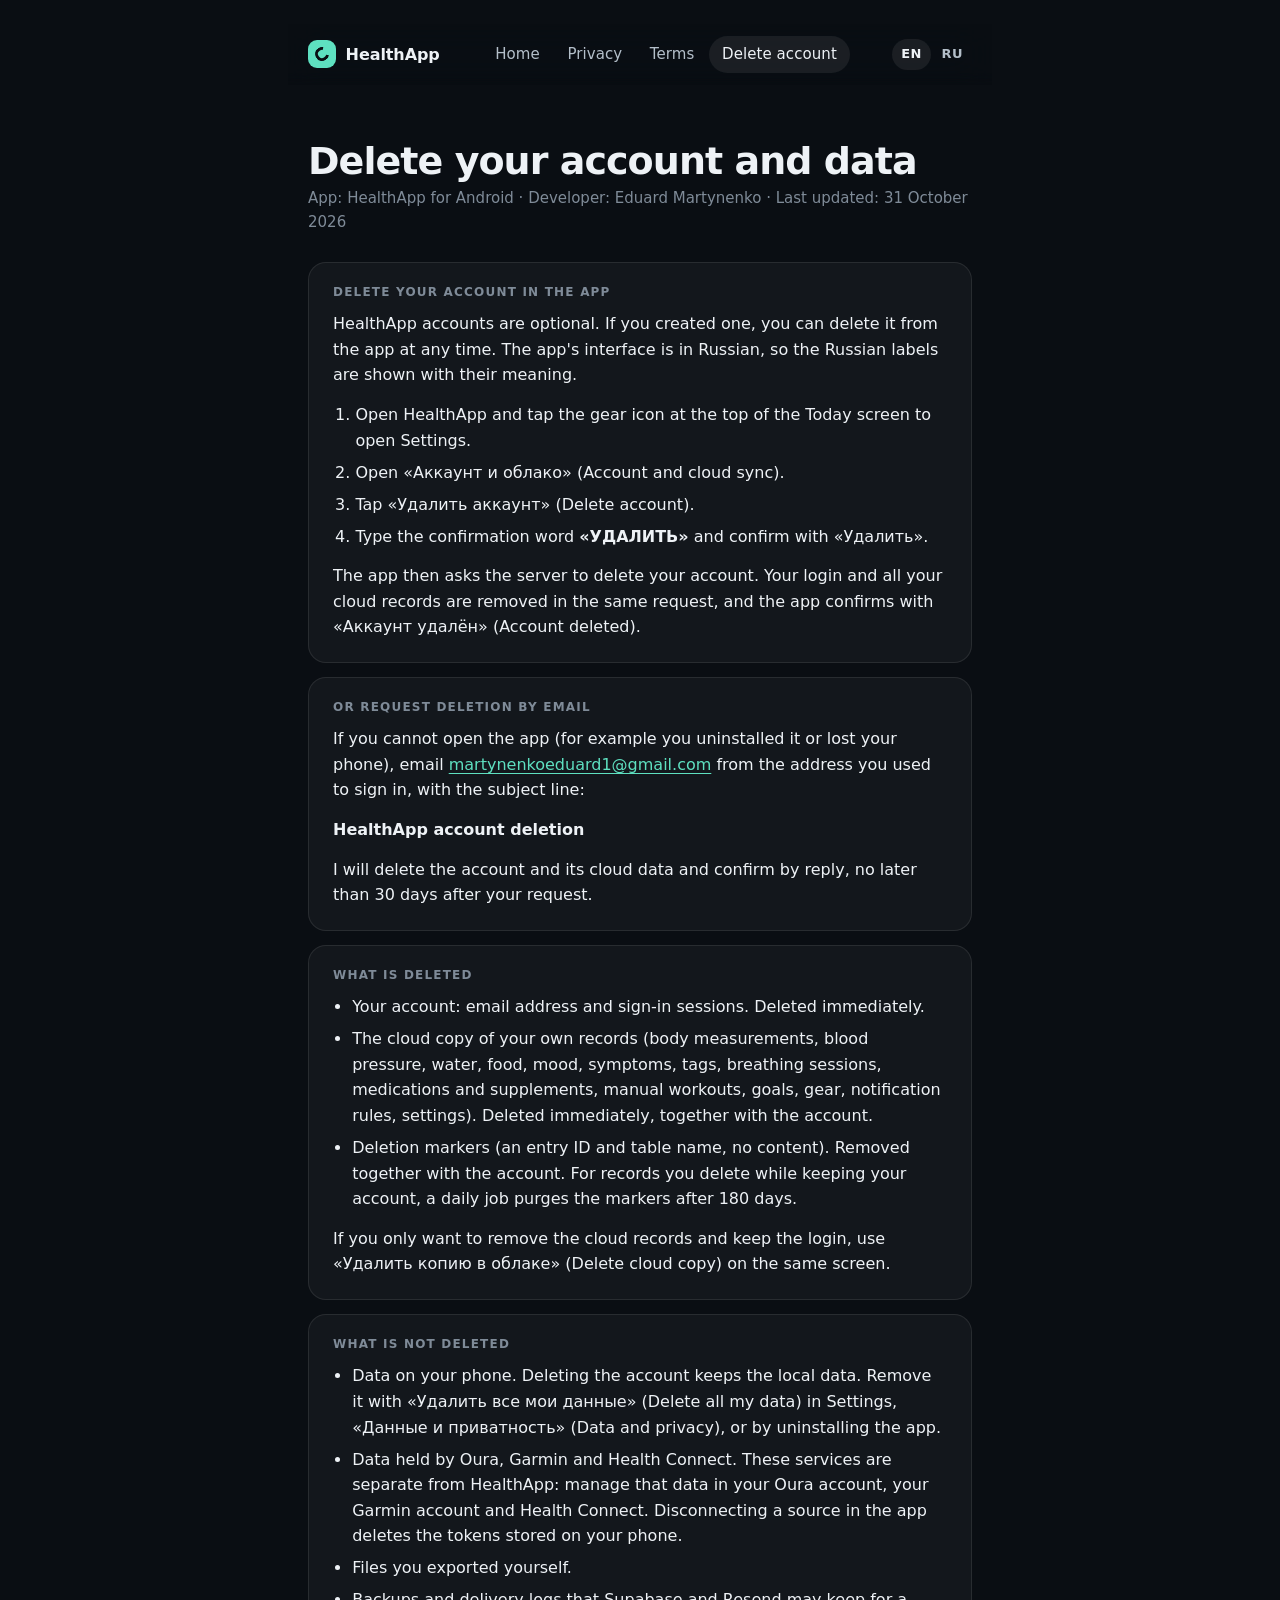
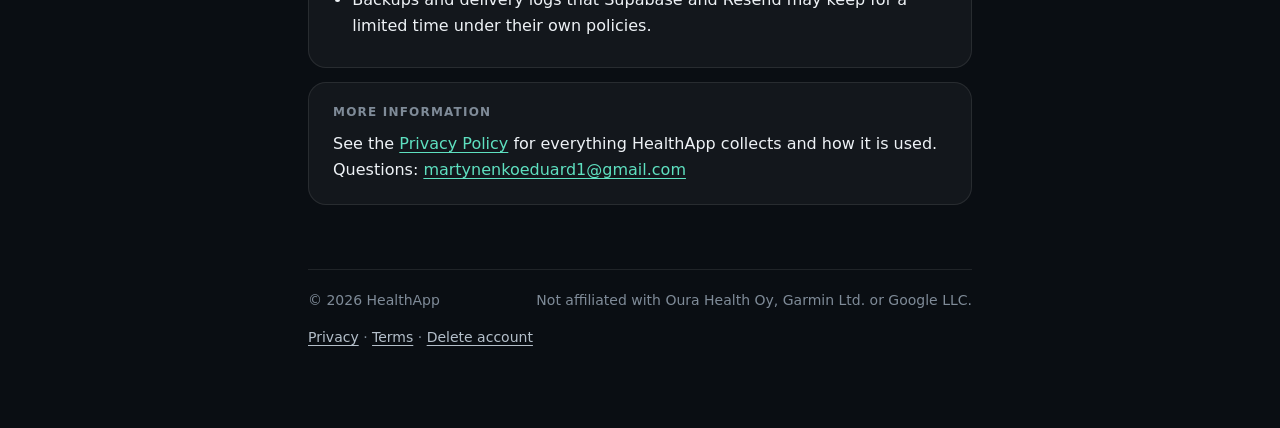
==== delete-account.html @ f8d80566 "Bring the site up to Google Play requirements: correct privacy policy, delete-account page, Russian " ====
<!doctype html>
<html lang="en">
<head>
<meta charset="utf-8">
<meta name="viewport" content="width=device-width, initial-scale=1">
<meta name="theme-color" content="#070b10">
<title>Delete your account and data – HealthApp</title>
<meta name="description" content="How to delete your HealthApp account and the cloud copy of your data, in the app or by email.">
<link rel="alternate" hreflang="en" href="delete-account.html">
<link rel="alternate" hreflang="ru" href="delete-account.ru.html">
<link rel="stylesheet" href="style.css?v=6">
</head>
<body>
<div class="wrap">
<header>
  <a class="brand" href="index.html"><span class="logo"></span>HealthApp</a>
  <nav aria-label="Main">
    <a href="index.html">Home</a>
    <a href="privacy.html">Privacy</a>
    <a href="terms.html">Terms</a>
    <a href="delete-account.html" aria-current="page">Delete account</a>
  </nav>
  <div class="lang" role="group" aria-label="Language"><span lang="en" aria-current="true">EN</span><a href="delete-account.ru.html" lang="ru" hreflang="ru" title="Русская версия">RU</a></div>
</header>
<main>
<div class="page-head"><h1>Delete your account and data</h1>
<p class="muted">App: HealthApp for Android · Developer: Eduard Martynenko · Last updated: 31 October 2026</p></div>

<div class="card"><h2>Delete your account in the app</h2>
<p>HealthApp accounts are optional. If you created one, you can delete it from the app at any time. The app's interface is in Russian, so the Russian labels are shown with their meaning.</p>
<ol>
<li>Open HealthApp and tap the gear icon at the top of the Today screen to open Settings.</li>
<li>Open <span lang="ru">«Аккаунт и облако»</span> (Account and cloud sync).</li>
<li>Tap <span lang="ru">«Удалить аккаунт»</span> (Delete account).</li>
<li>Type the confirmation word <strong class="word" lang="ru">«УДАЛИТЬ»</strong> and confirm with <span lang="ru">«Удалить»</span>.</li>
</ol>
<p>The app then asks the server to delete your account. Your login and all your cloud records are removed in the same request, and the app confirms with <span lang="ru">«Аккаунт удалён»</span> (Account deleted).</p></div>

<div class="card"><h2>Or request deletion by email</h2>
<p>If you cannot open the app (for example you uninstalled it or lost your phone), email <a href="mailto:martynenkoeduard1@gmail.com">martynenkoeduard1@gmail.com</a> from the address you used to sign in, with the subject line:</p>
<p><strong>HealthApp account deletion</strong></p>
<p>I will delete the account and its cloud data and confirm by reply, no later than 30&nbsp;days after your request.</p></div>

<div class="card"><h2>What is deleted</h2>
<ul>
<li>Your account: email address and sign-in sessions. Deleted immediately.</li>
<li>The cloud copy of your own records (body measurements, blood pressure, water, food, mood, symptoms, tags, breathing sessions, medications and supplements, manual workouts, goals, gear, notification rules, settings). Deleted immediately, together with the account.</li>
<li>Deletion markers (an entry ID and table name, no content). Removed together with the account. For records you delete while keeping your account, a daily job purges the markers after 180&nbsp;days.</li>
</ul>
<p>If you only want to remove the cloud records and keep the login, use <span lang="ru">«Удалить копию в облаке»</span> (Delete cloud copy) on the same screen.</p></div>

<div class="card"><h2>What is not deleted</h2>
<ul>
<li>Data on your phone. Deleting the account keeps the local data. Remove it with <span lang="ru">«Удалить все мои данные»</span> (Delete all my data) in Settings, <span lang="ru">«Данные и приватность»</span> (Data and privacy), or by uninstalling the app.</li>
<li>Data held by Oura, Garmin and Health Connect. These services are separate from HealthApp: manage that data in your Oura account, your Garmin account and Health Connect. Disconnecting a source in the app deletes the tokens stored on your phone.</li>
<li>Files you exported yourself.</li>
<li>Backups and delivery logs that Supabase and Resend may keep for a limited time under their own policies.</li>
</ul></div>

<div class="card"><h2>More information</h2>
<p>See the <a href="privacy.html">Privacy Policy</a> for everything HealthApp collects and how it is used. Questions: <a href="mailto:martynenkoeduard1@gmail.com">martynenkoeduard1@gmail.com</a></p></div>
</main>
<footer><span>© 2026 HealthApp</span><span>Not affiliated with Oura Health Oy, Garmin Ltd. or Google LLC.</span><p class="links"><a href="privacy.html">Privacy</a> · <a href="terms.html">Terms</a> · <a href="delete-account.html">Delete account</a></p></footer>
</div>
</body>
</html>
---- style.css ----
/* HealthApp site. Dark, calm, system type. One accent, hierarchy through weight and spacing. */

:root {
  color-scheme: dark;
  --bg: #0a0e13;
  --surface: rgba(255, 255, 255, 0.04);
  --surface-strong: rgba(255, 255, 255, 0.07);
  --line: rgba(255, 255, 255, 0.09);
  --fg: #eef2f6;
  --fg-2: #b4bfca;
  --muted: #7f8b98;
  --accent: #5ee0c0;
  --radius: 18px;
  --ease-out: cubic-bezier(0.23, 1, 0.32, 1);
}

* { box-sizing: border-box; }

body {
  margin: 0;
  min-height: 100vh;
  background: var(--bg);
  color: var(--fg);
  font: 100%/1.6 system-ui, -apple-system, "SF Pro Text", "Segoe UI", Roboto, sans-serif;
  font-optical-sizing: auto;
  -webkit-font-smoothing: antialiased;
  text-rendering: optimizeLegibility;
}

.wrap {
  max-width: 44rem;
  margin: 0 auto;
  padding: 1.5rem 1.25rem 5rem;
}

/* Header: a translucent bar the content scrolls under */
header {
  position: sticky;
  top: 0;
  z-index: 1;
  display: flex;
  align-items: center;
  justify-content: space-between;
  gap: 1rem;
  margin: 0 -1.25rem 3.5rem;
  padding: 0.75rem 1.25rem;
  background: rgba(10, 14, 19, 0.72);
  backdrop-filter: blur(20px) saturate(160%);
  -webkit-backdrop-filter: blur(20px) saturate(160%);
  mask-image: linear-gradient(to bottom, #000 calc(100% - 12px), transparent);
  -webkit-mask-image: linear-gradient(to bottom, #000 calc(100% - 12px), transparent);
}

.brand {
  display: flex;
  align-items: center;
  gap: 0.6rem;
  font-weight: 600;
  font-size: 1rem;
  letter-spacing: -0.005em;
  color: var(--fg);
  text-decoration: none;
}

.logo {
  width: 28px;
  height: 28px;
  border-radius: 9px;
  background: var(--accent);
  position: relative;
  flex: none;
}

.logo::after {
  content: "";
  position: absolute;
  inset: 7px;
  border-radius: 50%;
  border: 3px solid var(--bg);
  border-right-color: transparent;
  transform: rotate(-35deg);
}

nav { display: flex; gap: 0.125rem; }

nav a {
  color: var(--fg-2);
  text-decoration: none;
  padding: 0.4rem 0.8rem;
  border-radius: 999px;
  font-size: 0.9375rem;
  font-weight: 500;
  letter-spacing: 0.005em;
  transition: color 160ms ease, background-color 160ms ease, transform 160ms var(--ease-out);
}

nav a[aria-current="page"] {
  color: var(--fg);
  background: var(--surface-strong);
}

nav a:active { transform: scale(0.97); }

@media (hover: hover) and (pointer: fine) {
  nav a:hover { color: var(--fg); }
}

/* Type scale: tight leading and negative tracking on display text, open on body */
h1 {
  font-size: clamp(2rem, 1.2rem + 3.5vw, 3rem);
  line-height: 1.08;
  letter-spacing: -0.025em;
  font-weight: 700;
  margin: 0 0 1rem;
  text-wrap: balance;
}

.lead {
  font-size: 1.1875rem;
  line-height: 1.5;
  color: var(--fg-2);
  margin: 0 0 2.5rem;
  max-width: 36rem;
  text-wrap: pretty;
}

h2 {
  font-size: 0.75rem;
  line-height: 1.2;
  text-transform: uppercase;
  letter-spacing: 0.1em;
  font-weight: 600;
  color: var(--muted);
  margin: 0 0 0.75rem;
}

p { margin: 0 0 0.875rem; }

ul { padding-left: 1.2rem; margin: 0 0 0.875rem; }

li { margin: 0.4rem 0; }

li strong, .tile b { color: var(--fg); font-weight: 600; }

a { color: var(--accent); text-underline-offset: 0.2em; text-decoration-thickness: 1px; }

.muted { color: var(--muted); }

/* Status pill: quiet, one dot of colour */
.pill {
  display: inline-flex;
  align-items: center;
  gap: 0.5rem;
  padding: 0.3rem 0.75rem 0.3rem 0.6rem;
  border-radius: 999px;
  background: var(--surface);
  border: 1px solid var(--line);
  color: var(--fg-2);
  font-size: 0.8125rem;
  font-weight: 500;
  letter-spacing: 0.01em;
  margin-bottom: 1.25rem;
}

.pill::before {
  content: "";
  width: 7px;
  height: 7px;
  border-radius: 50%;
  background: var(--accent);
}

/* Surfaces */
.card, .tile {
  background: var(--surface);
  border: 1px solid var(--line);
  border-radius: var(--radius);
}

.card {
  padding: 1.375rem 1.5rem;
  margin: 0 0 0.875rem;
}

.card p:last-child, .card ul:last-child { margin-bottom: 0; }

.grid {
  display: grid;
  grid-template-columns: repeat(auto-fit, minmax(17rem, 1fr));
  gap: 0.875rem;
  margin-bottom: 2.25rem;
}

.tile {
  padding: 1.25rem 1.25rem 1.125rem;
}

.tile b {
  display: block;
  font-size: 1.0625rem;
  line-height: 1.3;
  letter-spacing: -0.01em;
  margin-bottom: 0.3rem;
}

.tile span {
  display: block;
  color: var(--fg-2);
  font-size: 0.9375rem;
  line-height: 1.5;
}

/* Text pages */
.page-head { margin-bottom: 1.75rem; }

.page-head h1 { font-size: clamp(1.75rem, 1.1rem + 2.5vw, 2.375rem); margin-bottom: 0.25rem; }

.page-head .muted { font-size: 0.9375rem; }

footer {
  margin-top: 4rem;
  padding-top: 1.25rem;
  border-top: 1px solid var(--line);
  color: var(--muted);
  font-size: 0.875rem;
  line-height: 1.5;
  display: flex;
  justify-content: space-between;
  gap: 1rem;
  flex-wrap: wrap;
}

@media (max-width: 36rem) {
  header { margin-bottom: 2.5rem; }
  nav a { padding: 0.4rem 0.65rem; font-size: 0.9rem; }
  .card { padding: 1.125rem 1.125rem; }
}

@media (prefers-reduced-motion: reduce) {
  nav a { transition: color 160ms ease, background-color 160ms ease; }
  nav a:active { transform: none; }
}

@media (prefers-reduced-transparency: reduce) {
  header { background: var(--bg); backdrop-filter: none; -webkit-backdrop-filter: none; }
}

@media (prefers-contrast: more) {
  :root { --line: rgba(255, 255, 255, 0.25); --fg-2: #d5dde6; --muted: #a4b0bc; }
}

/* Language switch, wrapping header, numbered steps, footer links, Cyrillic headings */
header { flex-wrap: wrap; row-gap: 0.5rem; }

nav { flex-wrap: wrap; }

.lang {
  display: flex;
  gap: 0.125rem;
  font-size: 0.8125rem;
  font-weight: 600;
  letter-spacing: 0.04em;
}

.lang a, .lang span {
  padding: 0.3rem 0.55rem;
  border-radius: 999px;
  color: var(--fg-2);
  text-decoration: none;
}

.lang [aria-current] {
  color: var(--fg);
  background: var(--surface-strong);
}

ol { padding-left: 1.4rem; margin: 0 0 0.875rem; }

footer .links { flex-basis: 100%; margin: 0; }

footer .links a { color: var(--fg-2); }

:lang(ru) h2 { text-transform: none; letter-spacing: 0; font-size: 0.9375rem; }

:lang(ru) h1 { letter-spacing: -0.02em; }

:lang(ru) .card p, :lang(ru) .card li { hyphens: auto; -webkit-hyphens: auto; }

@media (max-width: 36rem) {
  .lang { order: 2; }
  nav { order: 3; flex-basis: 100%; }
}

.word { hyphens: none; -webkit-hyphens: none; white-space: nowrap; }
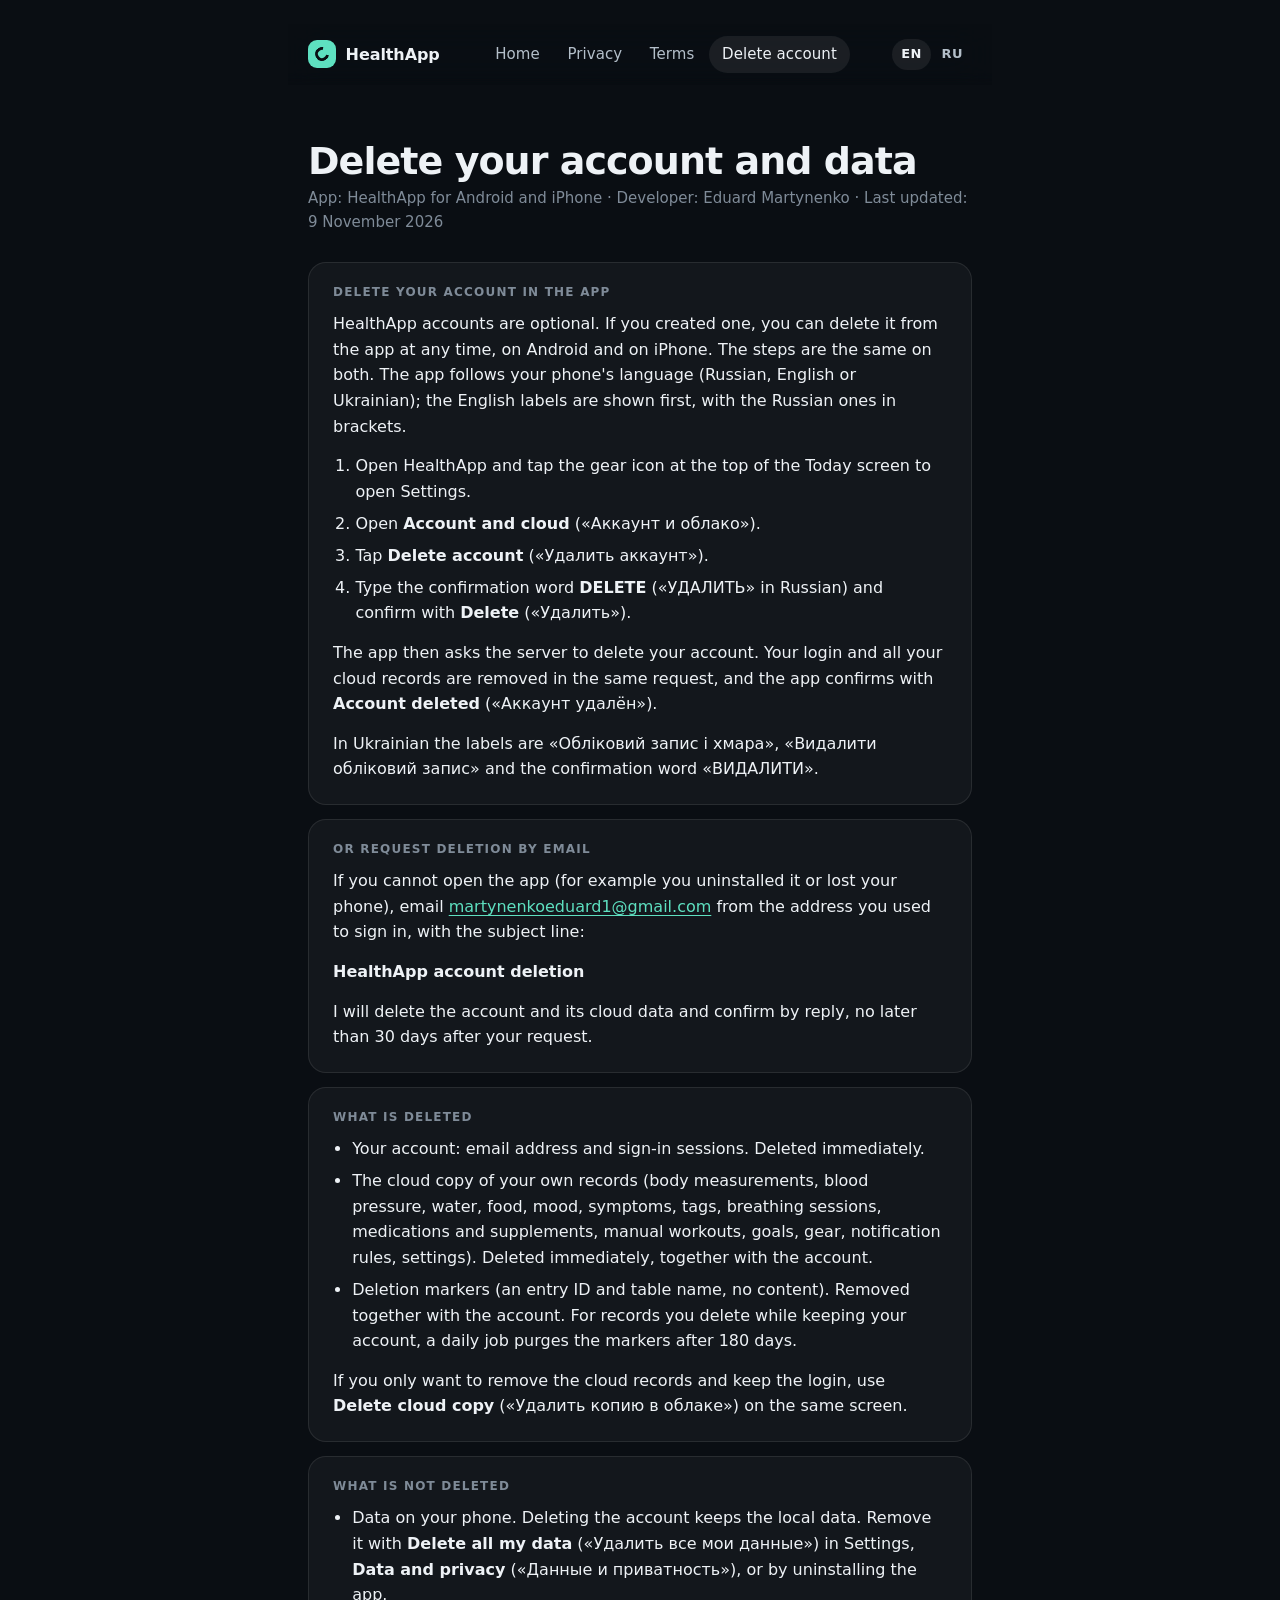
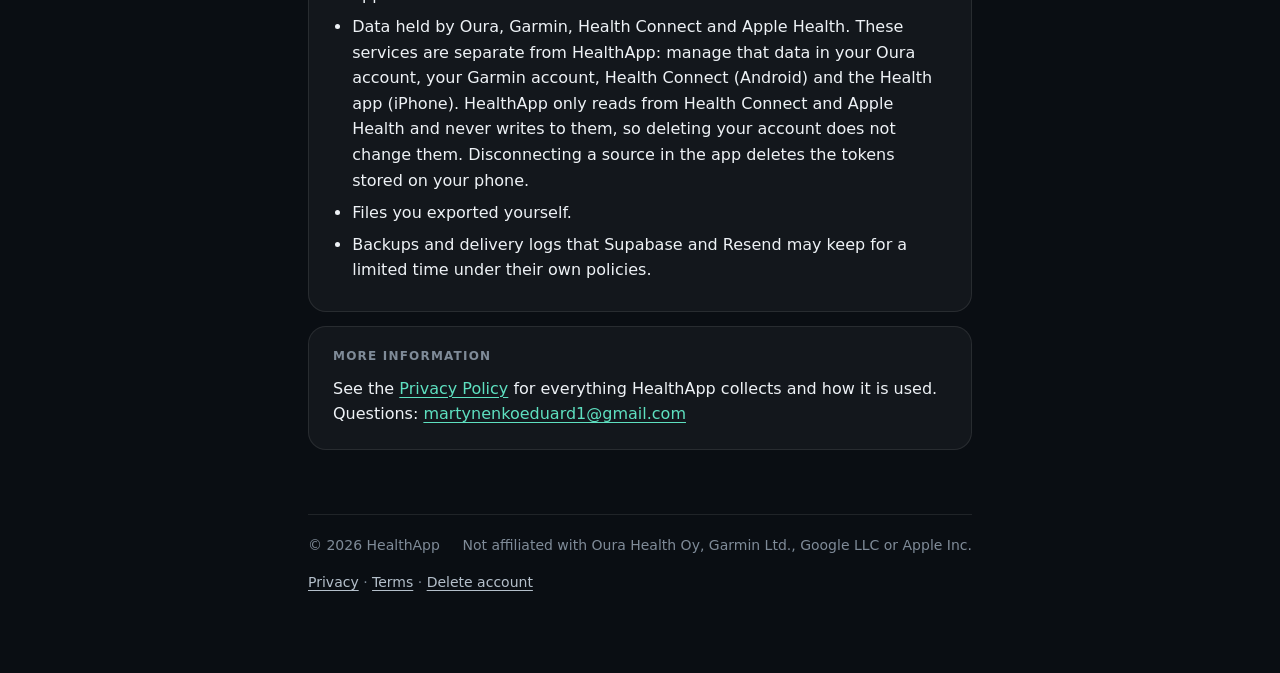
==== commit d6b44484: "Cover the iPhone version: Apple Health in the privacy policy, iOS path on delete-account, Ukrainian " ====
--- a/delete-account.html
+++ b/delete-account.html
@@ -8,7 +8,7 @@
 <meta name="description" content="How to delete your HealthApp account and the cloud copy of your data, in the app or by email.">
 <link rel="alternate" hreflang="en" href="delete-account.html">
 <link rel="alternate" hreflang="ru" href="delete-account.ru.html">
-<link rel="stylesheet" href="style.css?v=6">
+<link rel="stylesheet" href="style.css?v=7">
 </head>
 <body>
 <div class="wrap">
@@ -24,17 +24,18 @@
 </header>
 <main>
 <div class="page-head"><h1>Delete your account and data</h1>
-<p class="muted">App: HealthApp for Android · Developer: Eduard Martynenko · Last updated: 31 October 2026</p></div>
+<p class="muted">App: HealthApp for Android and iPhone · Developer: Eduard Martynenko · Last updated: 9 November 2026</p></div>
 
 <div class="card"><h2>Delete your account in the app</h2>
-<p>HealthApp accounts are optional. If you created one, you can delete it from the app at any time. The app's interface is in Russian, so the Russian labels are shown with their meaning.</p>
+<p>HealthApp accounts are optional. If you created one, you can delete it from the app at any time, on Android and on iPhone. The steps are the same on both. The app follows your phone's language (Russian, English or Ukrainian); the English labels are shown first, with the Russian ones in brackets.</p>
 <ol>
 <li>Open HealthApp and tap the gear icon at the top of the Today screen to open Settings.</li>
-<li>Open <span lang="ru">«Аккаунт и облако»</span> (Account and cloud sync).</li>
-<li>Tap <span lang="ru">«Удалить аккаунт»</span> (Delete account).</li>
-<li>Type the confirmation word <strong class="word" lang="ru">«УДАЛИТЬ»</strong> and confirm with <span lang="ru">«Удалить»</span>.</li>
+<li>Open <strong>Account and cloud</strong> (<span lang="ru">«Аккаунт и облако»</span>).</li>
+<li>Tap <strong>Delete account</strong> (<span lang="ru">«Удалить аккаунт»</span>).</li>
+<li>Type the confirmation word <strong class="word">DELETE</strong> (<span class="word" lang="ru">«УДАЛИТЬ»</span> in Russian) and confirm with <strong>Delete</strong> (<span lang="ru">«Удалить»</span>).</li>
 </ol>
-<p>The app then asks the server to delete your account. Your login and all your cloud records are removed in the same request, and the app confirms with <span lang="ru">«Аккаунт удалён»</span> (Account deleted).</p></div>
+<p>The app then asks the server to delete your account. Your login and all your cloud records are removed in the same request, and the app confirms with <strong>Account deleted</strong> (<span lang="ru">«Аккаунт удалён»</span>).</p>
+<p>In Ukrainian the labels are <span lang="uk">«Обліковий запис і хмара»</span>, <span lang="uk">«Видалити обліковий запис»</span> and the confirmation word <span class="word" lang="uk">«ВИДАЛИТИ»</span>.</p></div>
 
 <div class="card"><h2>Or request deletion by email</h2>
 <p>If you cannot open the app (for example you uninstalled it or lost your phone), email <a href="mailto:martynenkoeduard1@gmail.com">martynenkoeduard1@gmail.com</a> from the address you used to sign in, with the subject line:</p>
@@ -47,12 +48,12 @@
 <li>The cloud copy of your own records (body measurements, blood pressure, water, food, mood, symptoms, tags, breathing sessions, medications and supplements, manual workouts, goals, gear, notification rules, settings). Deleted immediately, together with the account.</li>
 <li>Deletion markers (an entry ID and table name, no content). Removed together with the account. For records you delete while keeping your account, a daily job purges the markers after 180&nbsp;days.</li>
 </ul>
-<p>If you only want to remove the cloud records and keep the login, use <span lang="ru">«Удалить копию в облаке»</span> (Delete cloud copy) on the same screen.</p></div>
+<p>If you only want to remove the cloud records and keep the login, use <strong>Delete cloud copy</strong> (<span lang="ru">«Удалить копию в облаке»</span>) on the same screen.</p></div>
 
 <div class="card"><h2>What is not deleted</h2>
 <ul>
-<li>Data on your phone. Deleting the account keeps the local data. Remove it with <span lang="ru">«Удалить все мои данные»</span> (Delete all my data) in Settings, <span lang="ru">«Данные и приватность»</span> (Data and privacy), or by uninstalling the app.</li>
-<li>Data held by Oura, Garmin and Health Connect. These services are separate from HealthApp: manage that data in your Oura account, your Garmin account and Health Connect. Disconnecting a source in the app deletes the tokens stored on your phone.</li>
+<li>Data on your phone. Deleting the account keeps the local data. Remove it with <strong>Delete all my data</strong> (<span lang="ru">«Удалить все мои данные»</span>) in Settings, <strong>Data and privacy</strong> (<span lang="ru">«Данные и приватность»</span>), or by uninstalling the app.</li>
+<li>Data held by Oura, Garmin, Health Connect and Apple Health. These services are separate from HealthApp: manage that data in your Oura account, your Garmin account, Health Connect (Android) and the Health app (iPhone). HealthApp only reads from Health Connect and Apple Health and never writes to them, so deleting your account does not change them. Disconnecting a source in the app deletes the tokens stored on your phone.</li>
 <li>Files you exported yourself.</li>
 <li>Backups and delivery logs that Supabase and Resend may keep for a limited time under their own policies.</li>
 </ul></div>
@@ -60,7 +61,7 @@
 <div class="card"><h2>More information</h2>
 <p>See the <a href="privacy.html">Privacy Policy</a> for everything HealthApp collects and how it is used. Questions: <a href="mailto:martynenkoeduard1@gmail.com">martynenkoeduard1@gmail.com</a></p></div>
 </main>
-<footer><span>© 2026 HealthApp</span><span>Not affiliated with Oura Health Oy, Garmin Ltd. or Google LLC.</span><p class="links"><a href="privacy.html">Privacy</a> · <a href="terms.html">Terms</a> · <a href="delete-account.html">Delete account</a></p></footer>
+<footer><span>© 2026 HealthApp</span><span>Not affiliated with Oura Health Oy, Garmin Ltd., Google LLC or Apple Inc.</span><p class="links"><a href="privacy.html">Privacy</a> · <a href="terms.html">Terms</a> · <a href="delete-account.html">Delete account</a></p></footer>
 </div>
 </body>
 </html>
--- a/style.css
+++ b/style.css
@@ -280,11 +280,11 @@
 
 footer .links a { color: var(--fg-2); }
 
-:lang(ru) h2 { text-transform: none; letter-spacing: 0; font-size: 0.9375rem; }
-
-:lang(ru) h1 { letter-spacing: -0.02em; }
-
-:lang(ru) .card p, :lang(ru) .card li { hyphens: auto; -webkit-hyphens: auto; }
+:lang(ru) h2, :lang(uk) h2 { text-transform: none; letter-spacing: 0; font-size: 0.9375rem; }
+
+:lang(ru) h1, :lang(uk) h1 { letter-spacing: -0.02em; }
+
+:lang(ru) .card p, :lang(ru) .card li, :lang(uk) .card p, :lang(uk) .card li { hyphens: auto; -webkit-hyphens: auto; }
 
 @media (max-width: 36rem) {
   .lang { order: 2; }
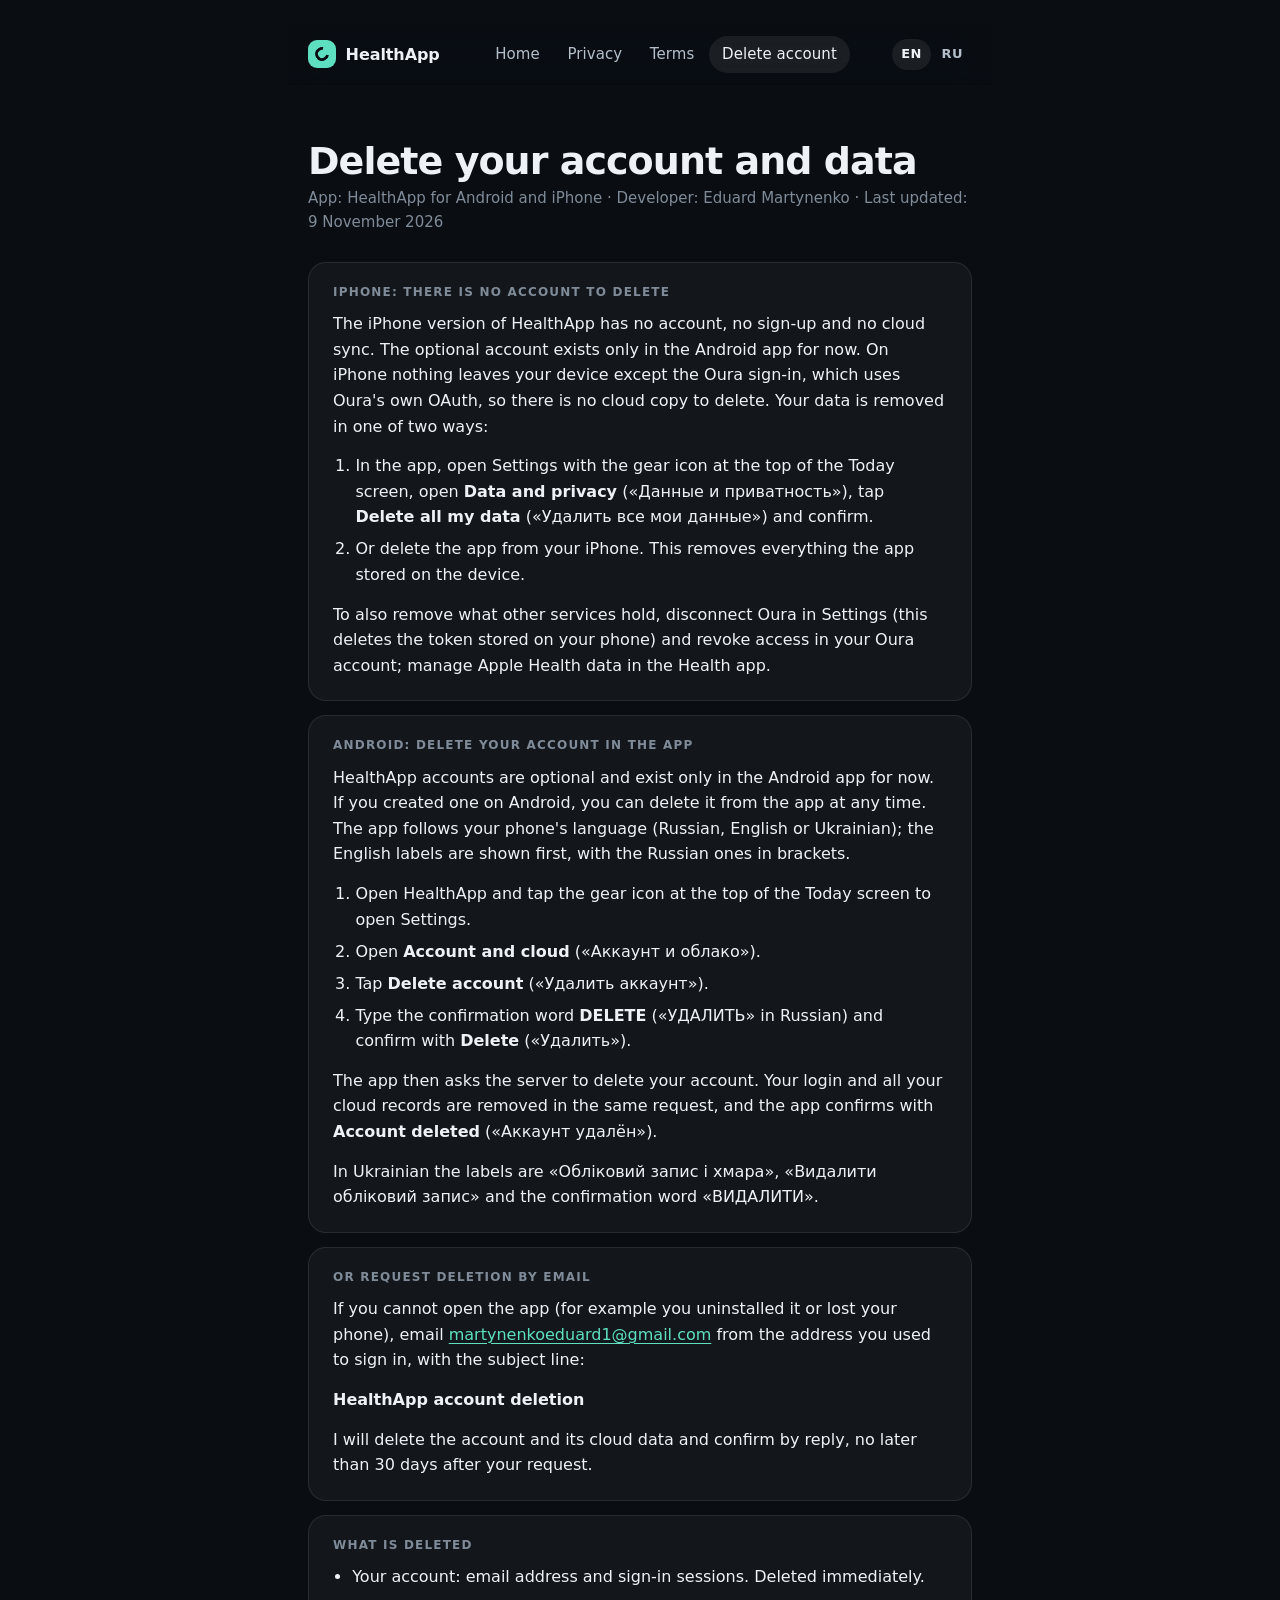
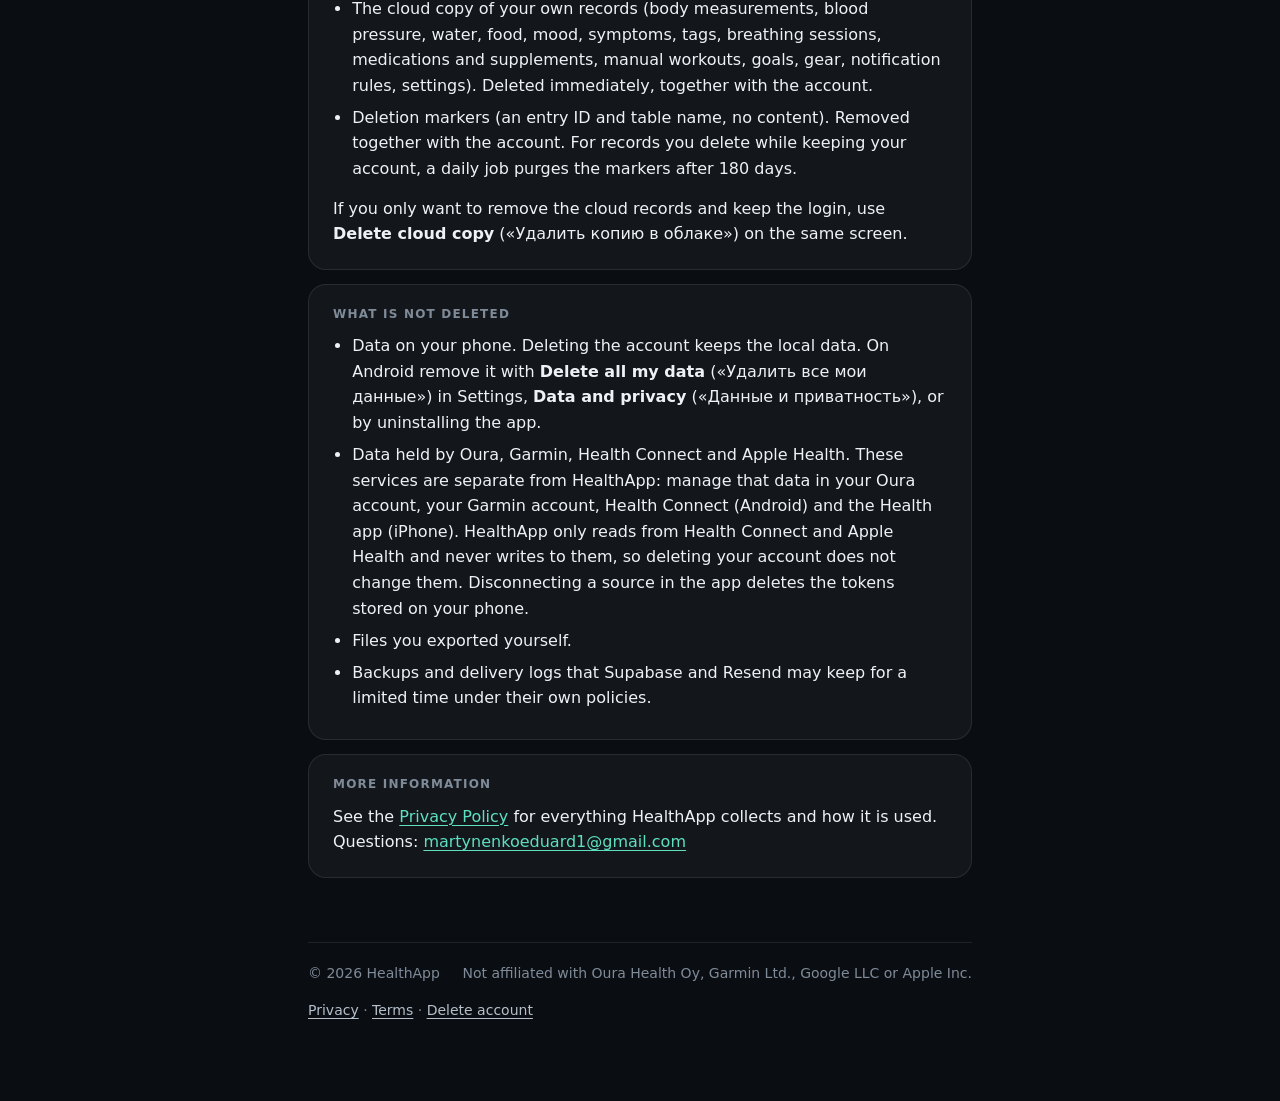
==== commit 0972ba98: "State that the account and cloud sync are Android-only and the iPhone version has no account Privacy" ====
--- a/delete-account.html
+++ b/delete-account.html
@@ -26,8 +26,16 @@
 <div class="page-head"><h1>Delete your account and data</h1>
 <p class="muted">App: HealthApp for Android and iPhone · Developer: Eduard Martynenko · Last updated: 9 November 2026</p></div>
 
-<div class="card"><h2>Delete your account in the app</h2>
-<p>HealthApp accounts are optional. If you created one, you can delete it from the app at any time, on Android and on iPhone. The steps are the same on both. The app follows your phone's language (Russian, English or Ukrainian); the English labels are shown first, with the Russian ones in brackets.</p>
+<div class="card"><h2>iPhone: there is no account to delete</h2>
+<p>The iPhone version of HealthApp has no account, no sign-up and no cloud sync. The optional account exists only in the Android app for now. On iPhone nothing leaves your device except the Oura sign-in, which uses Oura's own OAuth, so there is no cloud copy to delete. Your data is removed in one of two ways:</p>
+<ol>
+<li>In the app, open Settings with the gear icon at the top of the Today screen, open <strong>Data and privacy</strong> (<span lang="ru">«Данные и приватность»</span>), tap <strong>Delete all my data</strong> (<span lang="ru">«Удалить все мои данные»</span>) and confirm.</li>
+<li>Or delete the app from your iPhone. This removes everything the app stored on the device.</li>
+</ol>
+<p>To also remove what other services hold, disconnect Oura in Settings (this deletes the token stored on your phone) and revoke access in your Oura account; manage Apple Health data in the Health app.</p></div>
+
+<div class="card"><h2>Android: delete your account in the app</h2>
+<p>HealthApp accounts are optional and exist only in the Android app for now. If you created one on Android, you can delete it from the app at any time. The app follows your phone's language (Russian, English or Ukrainian); the English labels are shown first, with the Russian ones in brackets.</p>
 <ol>
 <li>Open HealthApp and tap the gear icon at the top of the Today screen to open Settings.</li>
 <li>Open <strong>Account and cloud</strong> (<span lang="ru">«Аккаунт и облако»</span>).</li>
@@ -52,7 +60,7 @@
 
 <div class="card"><h2>What is not deleted</h2>
 <ul>
-<li>Data on your phone. Deleting the account keeps the local data. Remove it with <strong>Delete all my data</strong> (<span lang="ru">«Удалить все мои данные»</span>) in Settings, <strong>Data and privacy</strong> (<span lang="ru">«Данные и приватность»</span>), or by uninstalling the app.</li>
+<li>Data on your phone. Deleting the account keeps the local data. On Android remove it with <strong>Delete all my data</strong> (<span lang="ru">«Удалить все мои данные»</span>) in Settings, <strong>Data and privacy</strong> (<span lang="ru">«Данные и приватность»</span>), or by uninstalling the app.</li>
 <li>Data held by Oura, Garmin, Health Connect and Apple Health. These services are separate from HealthApp: manage that data in your Oura account, your Garmin account, Health Connect (Android) and the Health app (iPhone). HealthApp only reads from Health Connect and Apple Health and never writes to them, so deleting your account does not change them. Disconnecting a source in the app deletes the tokens stored on your phone.</li>
 <li>Files you exported yourself.</li>
 <li>Backups and delivery logs that Supabase and Resend may keep for a limited time under their own policies.</li>
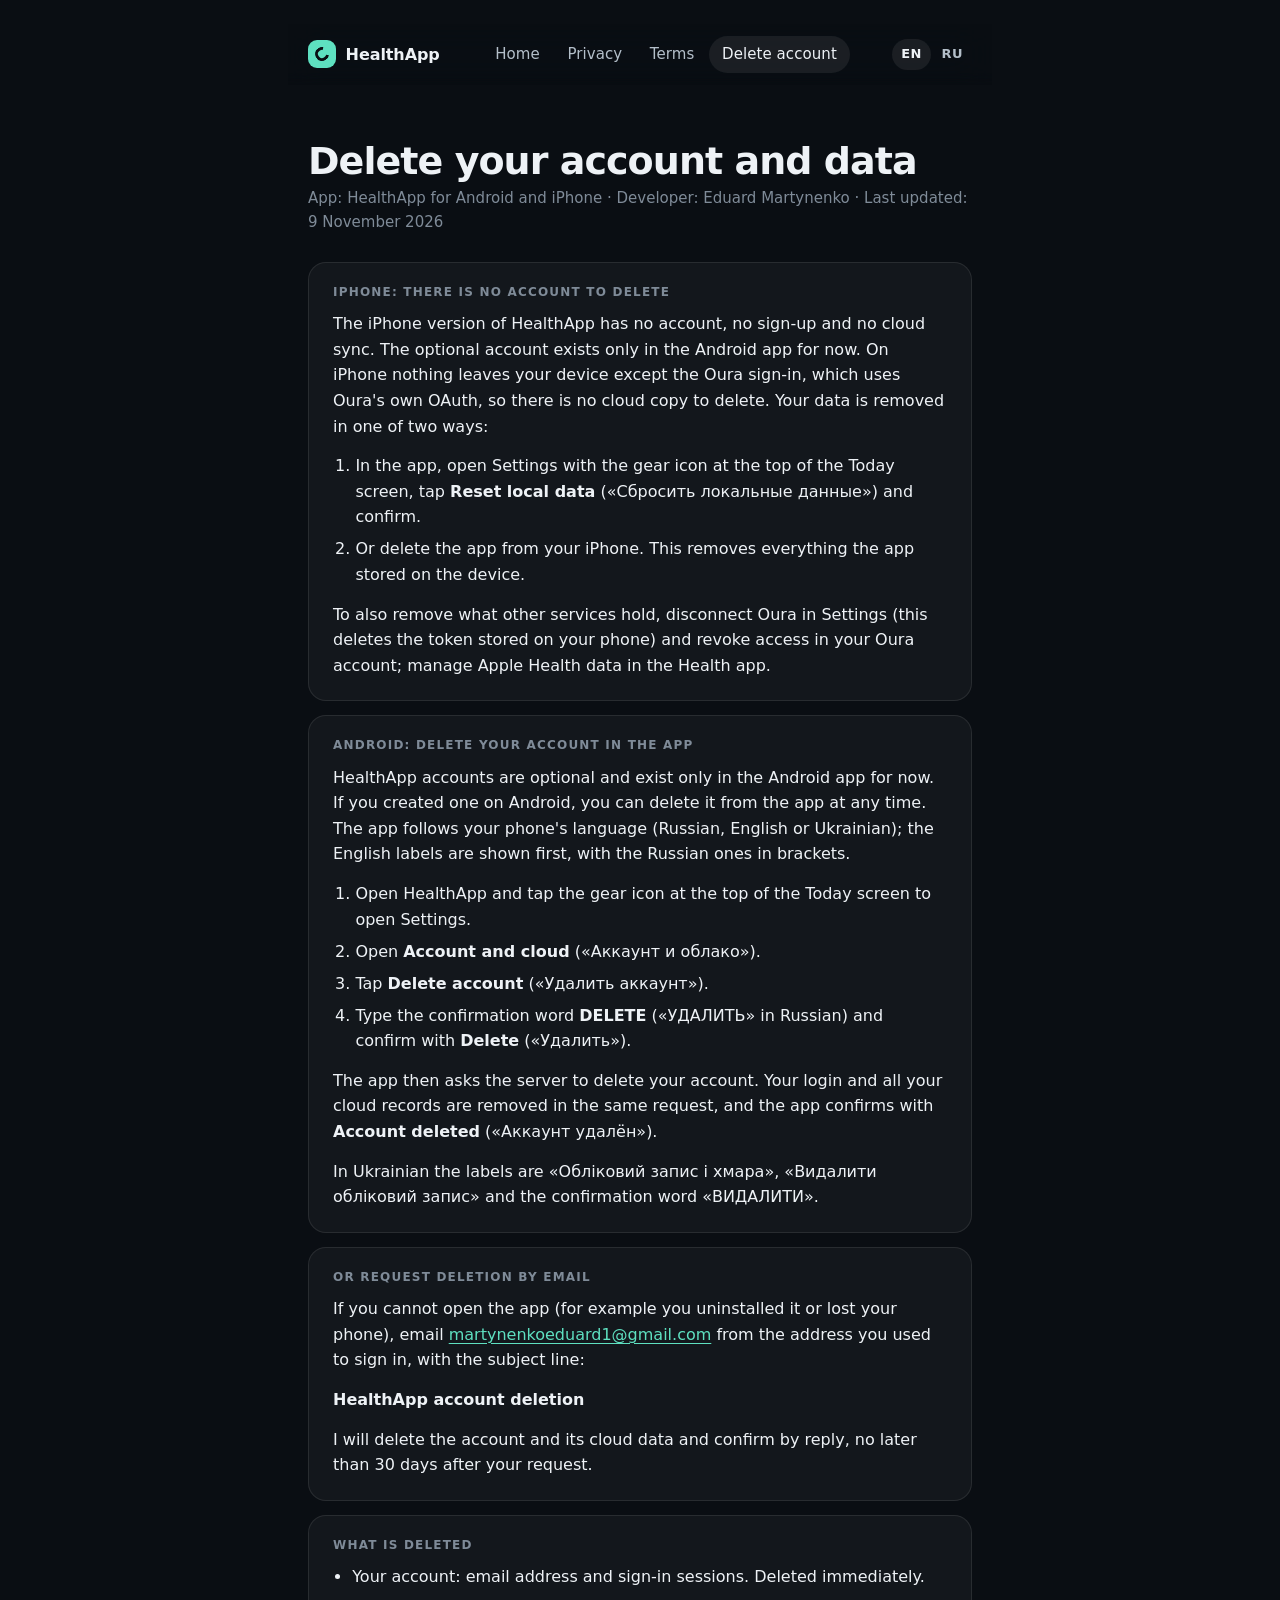
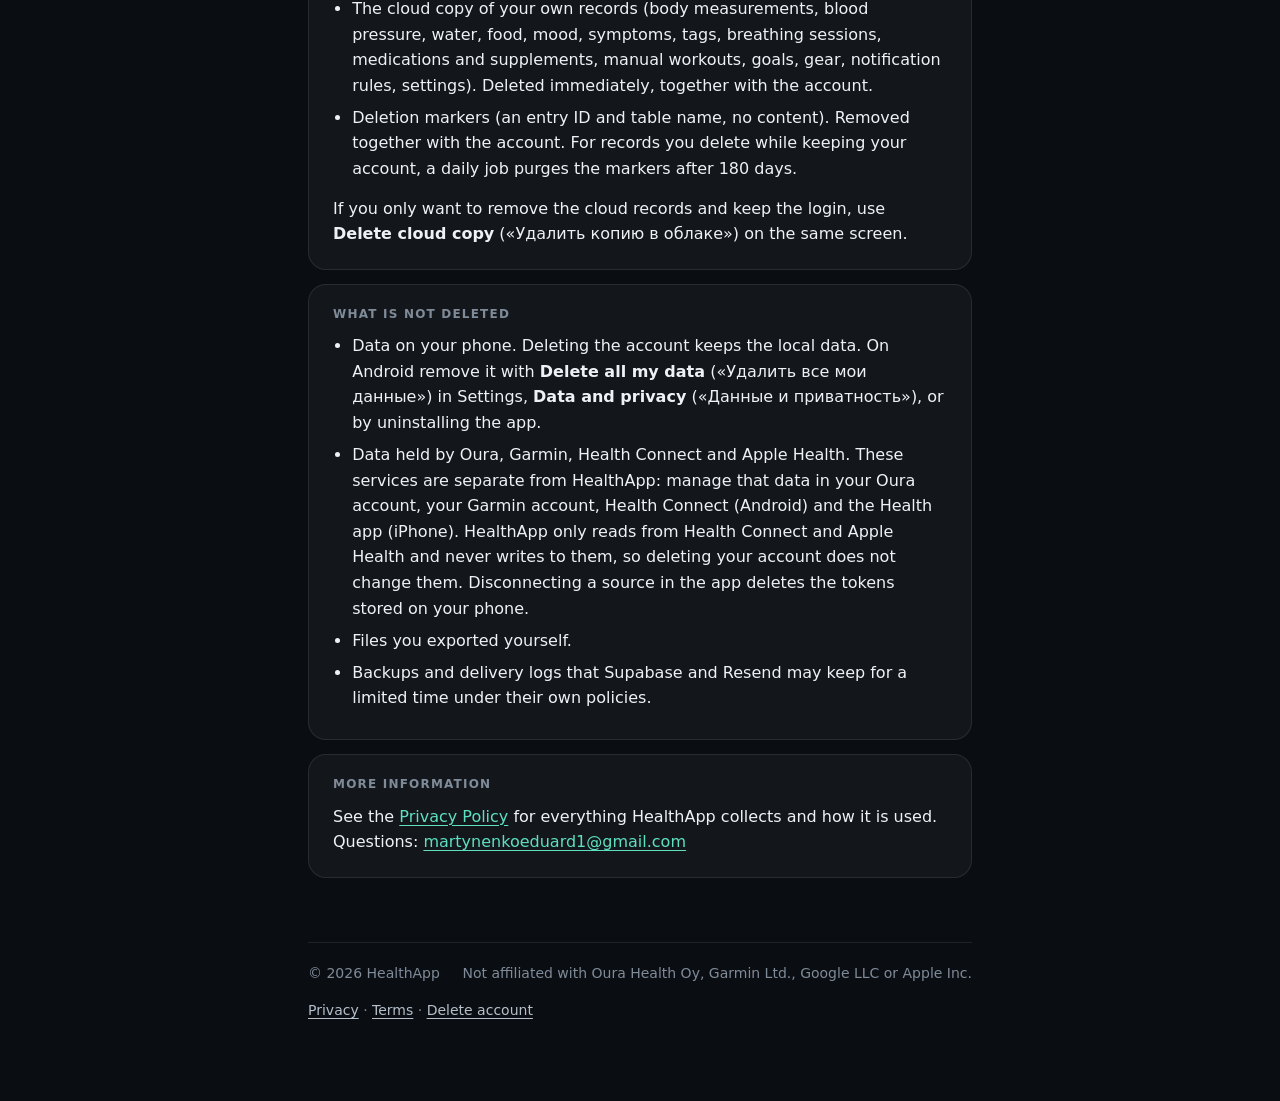
==== commit a8e94ab0: "Use the iPhone Reset local data label on the privacy and delete-account pages" ====
--- a/delete-account.html
+++ b/delete-account.html
@@ -29,7 +29,7 @@
 <div class="card"><h2>iPhone: there is no account to delete</h2>
 <p>The iPhone version of HealthApp has no account, no sign-up and no cloud sync. The optional account exists only in the Android app for now. On iPhone nothing leaves your device except the Oura sign-in, which uses Oura's own OAuth, so there is no cloud copy to delete. Your data is removed in one of two ways:</p>
 <ol>
-<li>In the app, open Settings with the gear icon at the top of the Today screen, open <strong>Data and privacy</strong> (<span lang="ru">«Данные и приватность»</span>), tap <strong>Delete all my data</strong> (<span lang="ru">«Удалить все мои данные»</span>) and confirm.</li>
+<li>In the app, open Settings with the gear icon at the top of the Today screen, tap <strong>Reset local data</strong> (<span lang="ru">«Сбросить локальные данные»</span>) and confirm.</li>
 <li>Or delete the app from your iPhone. This removes everything the app stored on the device.</li>
 </ol>
 <p>To also remove what other services hold, disconnect Oura in Settings (this deletes the token stored on your phone) and revoke access in your Oura account; manage Apple Health data in the Health app.</p></div>
